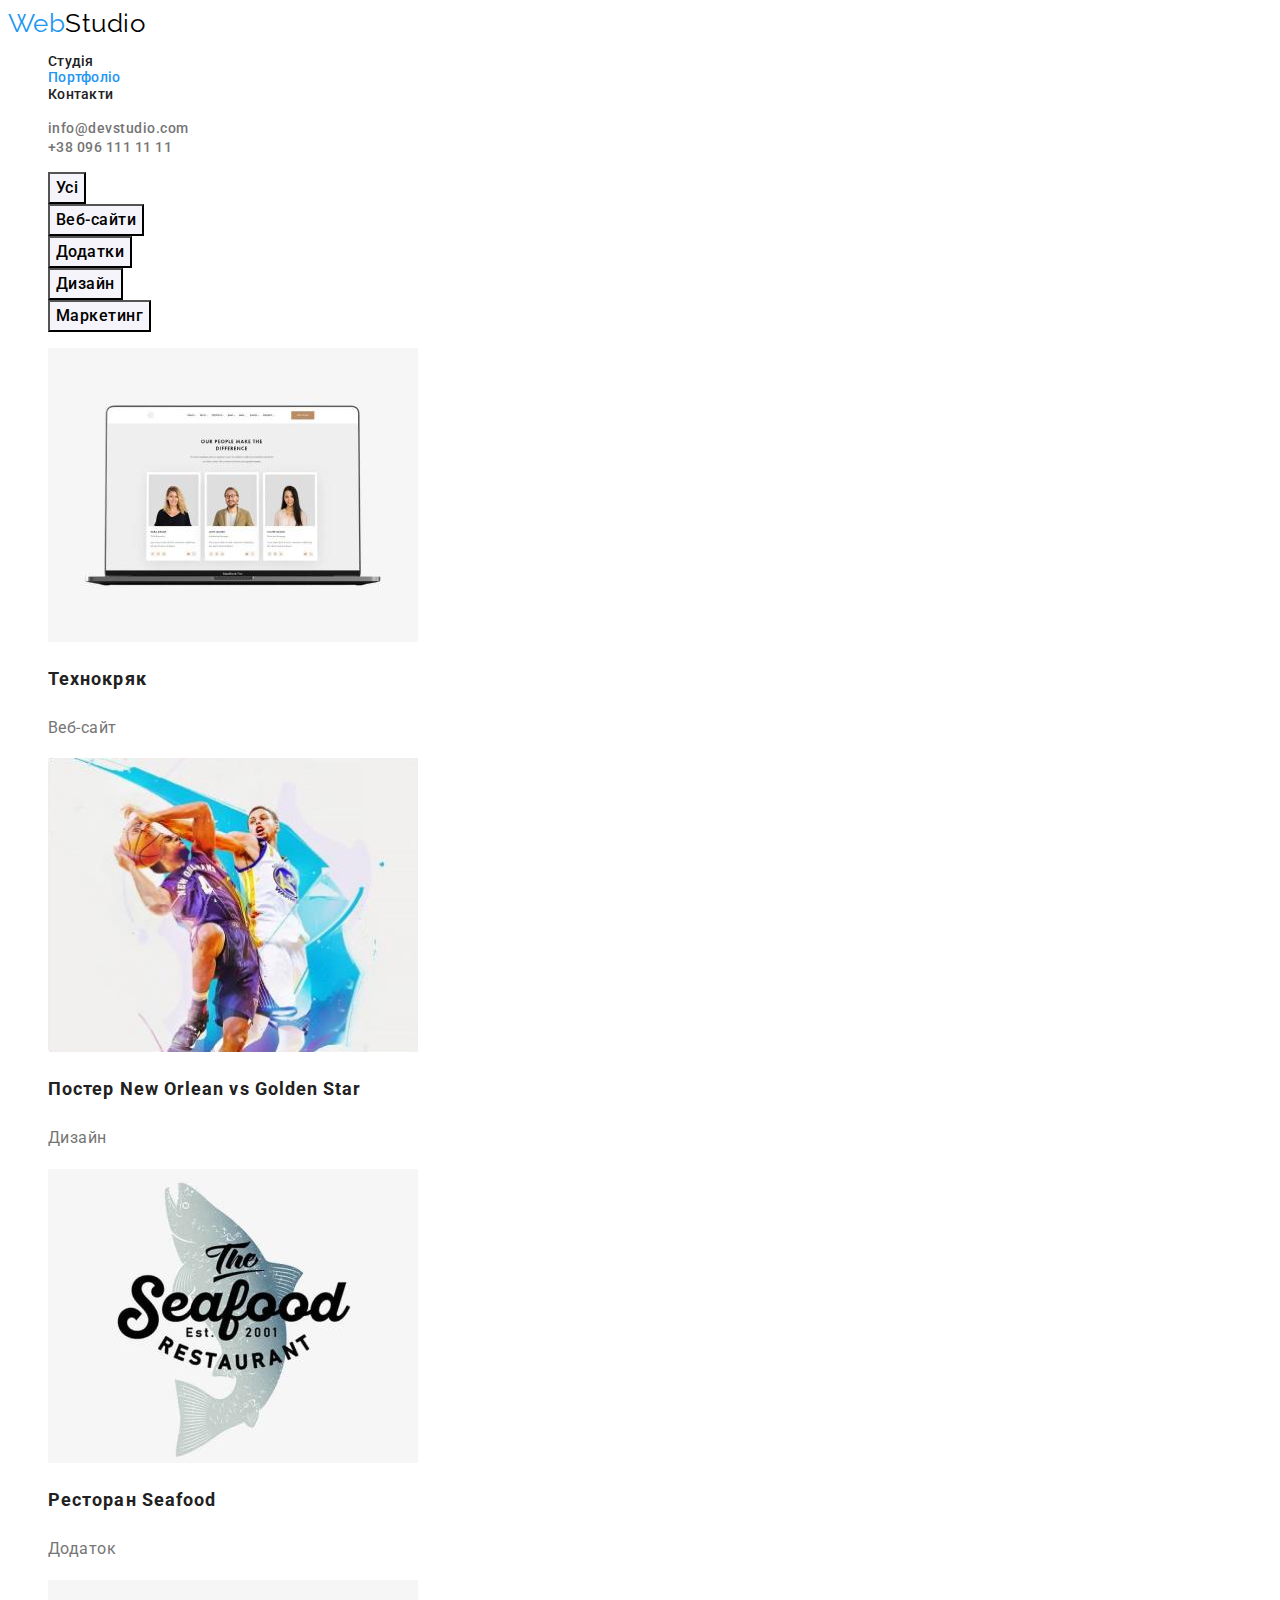
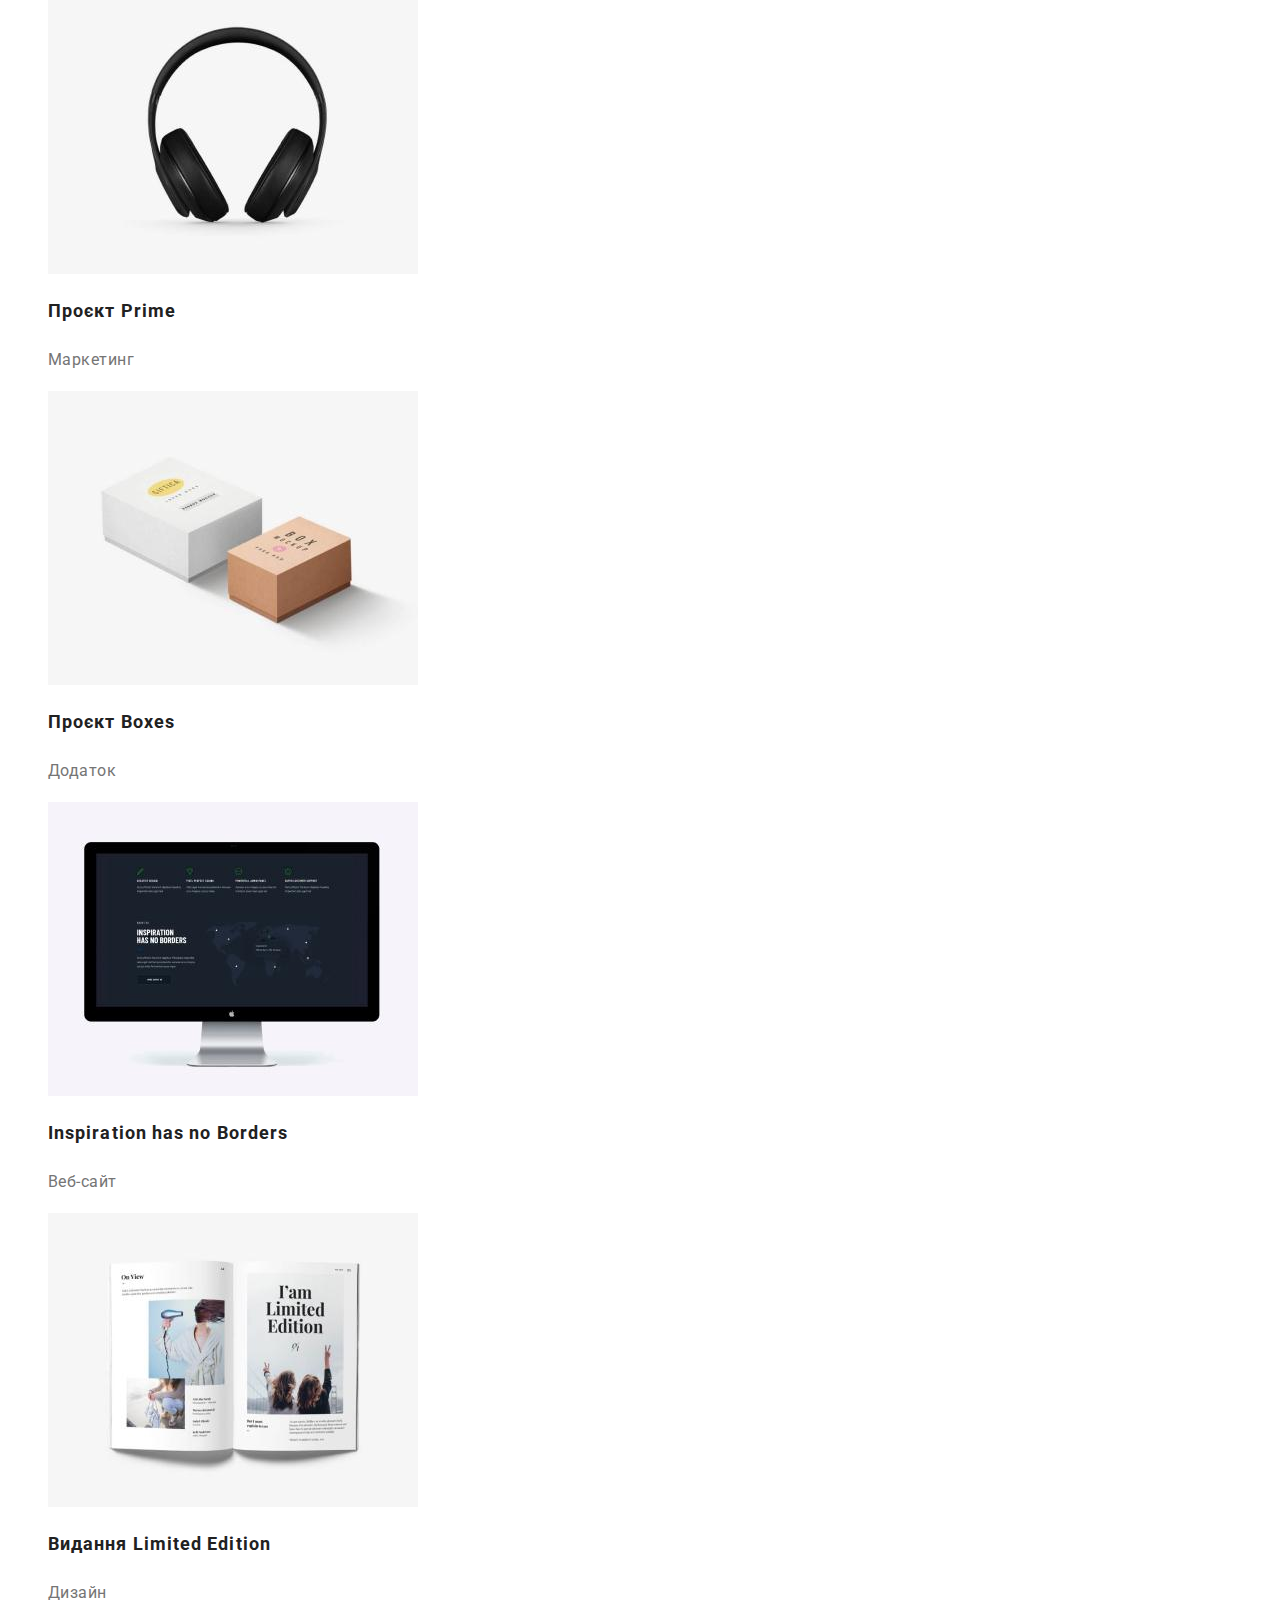
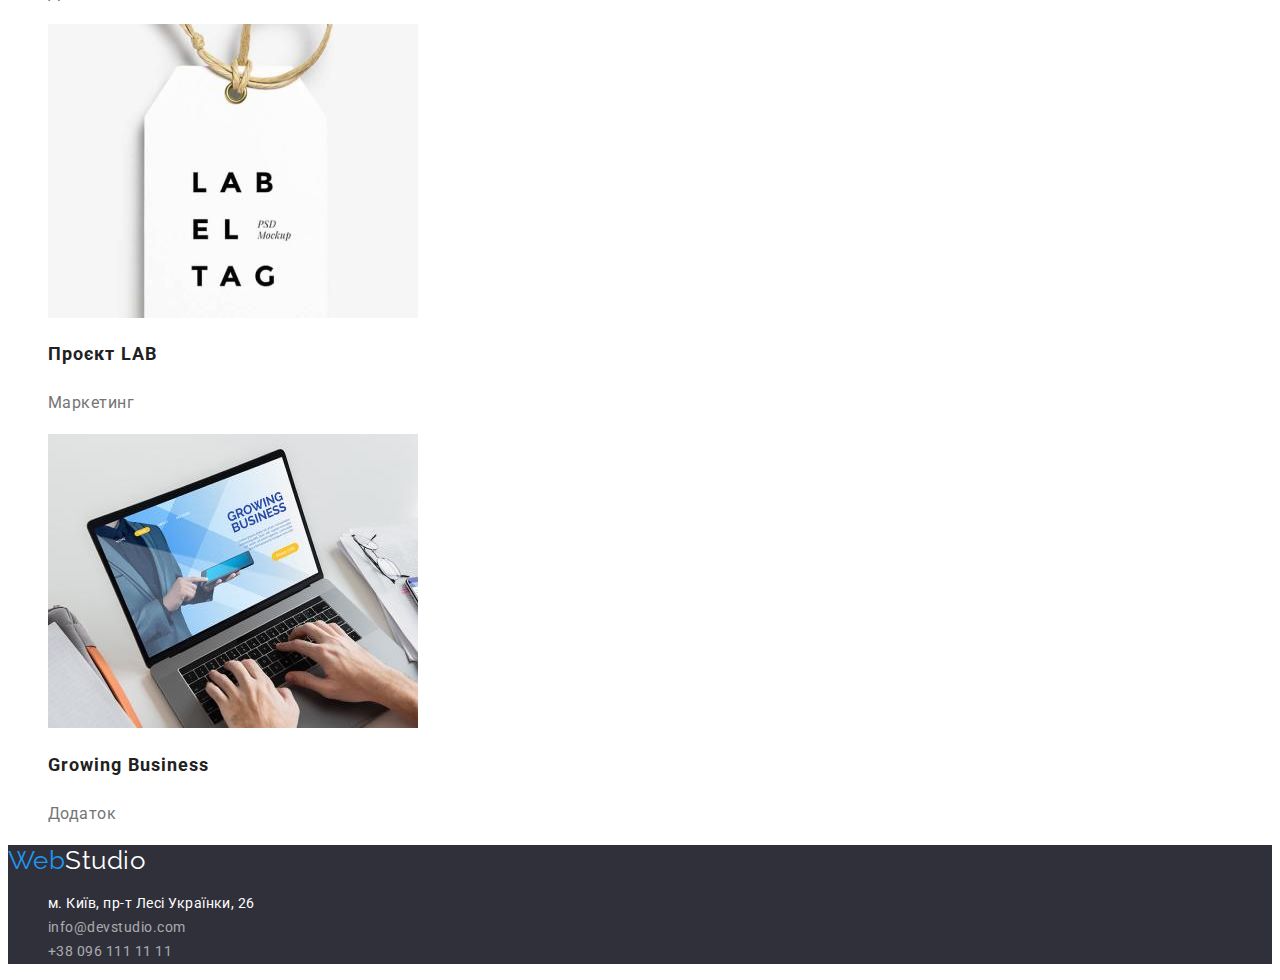
==== portfolio.html @ 900a9e6b "Transfer items" ====
<!DOCTYPE html>
<html lang="uk">

<head>
    <meta charset="UTF-8">
    <meta http-equiv="X-UA-Compatible" content="IE=edge">
    <meta name="viewport" content="width=device-width, initial-scale=1.0">
    <title>Portfolio</title>
    <link
        href="https://fonts.googleapis.com/css2?family=Raleway:wght@700&family=Roboto:wght@400;500;700;900&display=swap"
        rel="stylesheet">
    <link rel="stylesheet" href="./css/styles.css">
</head>

<body>
    <header>
        <a href="./index.html" class="logo link">Web<span class="logo-top">Studio</span></a>
        <nav>
            <ul class="site-nav list">
                <li><a href="./index.html" class="nav link">Студія</a></li>
                <li><a href="./portfolio.html" class="nav link current">Портфоліо</a></li>
                <li><a href="#" class="nav link">Контакти</a></li>
            </ul>
        </nav>
        <ul class="list">
            <li> <a href="mailto:info@devstudio.com" class="nav contact link">info@devstudio.com</a></li>
            <li> <a href="tel:+380961111111" class="nav contact link">+38 096 111 11 11</a></li>
        </ul>
    </header>
    <main>
        <section>
            <h1 hidden>Фільтр робіт</h1>
            <ul class="list">
                <li><button type="button" class="secondary-button">Усі</button></li>
                <li><button type="button" class="secondary-button">Веб-сайти</button></li>
                <li><button type="button" class="secondary-button">Додатки</button></li>
                <li><button type="button" class="secondary-button">Дизайн</button></li>
                <li><button type="button" class="secondary-button">Маркетинг</button></li>
            </ul>

            <ul class="list">
                    <li>
                        <a href="#" class="link">
                        <img src="./images/notebook-monitor.jpg" alt="Єкран ноутбука" width="370" height="294">
                        <h2 class="example-title">Технокряк</h2>
                        <p class="example-text">Веб-сайт</p>
                        </a>
                    </li>
                <li>
                    <a href="#" class="link">
                    <img src="./images/baseball.jpg" alt="Два баскетболісти" width="370" height="294">
                    <h2 class="example-title">Постер New Orlean vs Golden Star</h2>
                    <p class="example-text">Дизайн</p>
                </a>
                </li>
                <li>
                    <a href="#" class="link">
                    <img src="./images/fish-logo.jpg" alt="Лого на фоні риби" width="370" height="294">
                    <h2 class="example-title">Ресторан Seafood</h2>
                    <p class="example-text">Додаток</p>
                </a>
                </li>
                <li>
                    <a href="#" class="link">
                    <img src="./images/headphones.jpg" alt="Великі чорні бездротові навушники" width="370" height="294">
                    <h2 class="example-title">Проєкт Prime</h2>
                    <p class="example-text">Маркетинг</p>
                </a>
                </li>
                <li>
                    <a href="#" class="link">
                    <img src="./images/boxes.jpg" alt="Два боксі білого та помаранчевого кольору" width="370"
                        height="294">
                    <h2 class="example-title">Проєкт Boxes</h2>
                    <p class="example-text">Додаток</p>
                    </a>
                </li>
                <li>
                    <a href="#" class="link">
                    <img src="./images/computer-monitor.jpg" alt="Монітор комп'ютера з відкритим веб-сайтом" width="370"
                        height="294">
                    <h2 class="example-title">Inspiration has no Borders</h2>
                    <p class="example-text">Веб-сайт</p>
                </a>
                </li>
                <li>
                    <a href="#" class="link">
                    <img src="./images/magazine-spread.jpg" alt="Розворот журнала" width="370" height="294">
                    <h2 class="example-title">Видання Limited Edition</h2>
                    <p class="example-text">Дизайн</p>
                </a>
                </li>
                <li>
                    <a href="#" class="link">
                    <img src="./images/lab-tag.jpg" alt="Ярлик з назвою проекта" width="370" height="294">
                    <h2 class="example-title">Проєкт LAB</h2>
                    <p class="example-text">Маркетинг</p>
                </a>
                </li>
                <li>
                    <a href="#" class="link">
                    <img src="./images/notebook-hands.jpg" alt="Людина працює на ноутбуці" width="370" height="294">
                    <h2 class="example-title">Growing Business</h2>
                    <p class="example-text">Додаток</p>
                    </a>
                </li>
            </ul>
        </section>
    </main>
    <footer>
        <a href="./index.html" class="logo link">Web<span class="logo-bottom">Studio</span></a>
        <address>
          <ul class="list">
            <li><a href="https://goo.gl/maps/nYdjSxgxHVRN7o8v5" rel="noopener noreferrer nofollow" target="_blank" class="street link">м. Київ, пр-т Лесі Українки, 26</a></li>
            <li><a href="mailto:info@devstudio.com" class="address link">info@devstudio.com</a></li>
            <li><a href="tel:+380961111111" class="address link">+38 096 111 11 11</a></li>
          </ul>
        </address>
    </footer>
</body>

</html>
---- css/styles.css ----
:root {
    --accent: #2196F3;
    --main-font-color: #212121;
    --additional-font-color: #757575;
    --white-color: #FFFFFF;
    --black-color: #000000;
    --address-color: rgba(255, 255, 255, 0.6);
    --hero-background: #2F303A;
    --third-section-and-portfoliobtn-background: #F5F4FA;
    --footer-background: #2F303A;
}

body {
    color: var(--main-font-color);
    font-family: 'Roboto', sans-serif;
    font-weight: 400;
    letter-spacing: 0.03em;

}

nav {
    font-weight: 500;
    font-size: 14px;
    line-height: 1.17;
    letter-spacing: 0.02em;
}

.link.current {
    color: var(--accent);
}

.link {
    color: var(--main-font-color);
    text-decoration: none;
}

.logo {
    color: var(--accent);
    font-family: 'Raleway', sans-serif;
    font-size: 26px;
    line-height: 1.19;
}

.logo-top {
    color: var(--black-color);
}

.list {
    list-style: none;
}

.nav:hover,
.nav:focus {
    color: var(--accent);
}

.contact {
    color: var(--additional-font-color);
    font-weight: 500;
    font-size: 14px;
    line-height: 1.17;
}

.hero {
    background-color: var(--hero-background);
    color: var(--white-color);
}

.hero-title {
    font-weight: 900;
    font-size: 44px;
    line-height: 1.36;
    text-align: center;
    text-transform: uppercase;
    letter-spacing: 0.06em;
}

.main-button {
    color: inherit;
    background-color: var(--accent);
    font-family: 'Roboto', sans-serif;
    font-weight: 700;
    font-size: 16px;
    line-height: 1.88;
    letter-spacing: 0.06em;
    cursor: pointer;
}

.feature-title {
    font-size: 14px;
    line-height: 1.14;
    text-transform: uppercase;
}

.feature-text {
    color: var(--additional-font-color);
    font-size: 14px;
    line-height: 1.71;
}

.title {
    font-size: 36px;
    line-height: 1.16;
    text-align: center;
}

.team {
    background-color: var(--third-section-and-portfoliobtn-background);
}

.team-title {
    font-weight: 500;
    font-size: 16px;
    line-height: 1.18;
}

.team-text {
    color: var(--additional-font-color);
    font-size: 16px;
    line-height: 1.18;
}

footer {
    background-color: var(--footer-background);
}

.logo-bottom {
    color: var(--white-color);
}

.street {
    color: var(--white-color);
    font-size: 14px;
    line-height: 1.71;
    font-style: normal;
}

.address {
    color: var(--address-color);
    font-style: normal;
    font-size: 14px;
    line-height: 1.71;
}

.address:hover,
.address:focus {
    color: var(--white-color);
} 

.secondary-button {
    background-color: var(--third-section-and-portfoliobtn-background);
    font-family: 'Roboto', sans-serif;
    font-weight: 500;
    font-size: 16px;
    line-height: 1.62;
    letter-spacing: 0.03em;
    cursor: pointer;
}

.secondary-button:hover,
.secondary-button:focus {
    background-color: var(--accent);
    color: var(--white-color);
}

.example-title {
    font-size: 18px;
    line-height: 2;
    letter-spacing: 0.06em;
}

.example-text {
    color: var(--additional-font-color);
    font-size: 16px;
    line-height: 1.87;
}
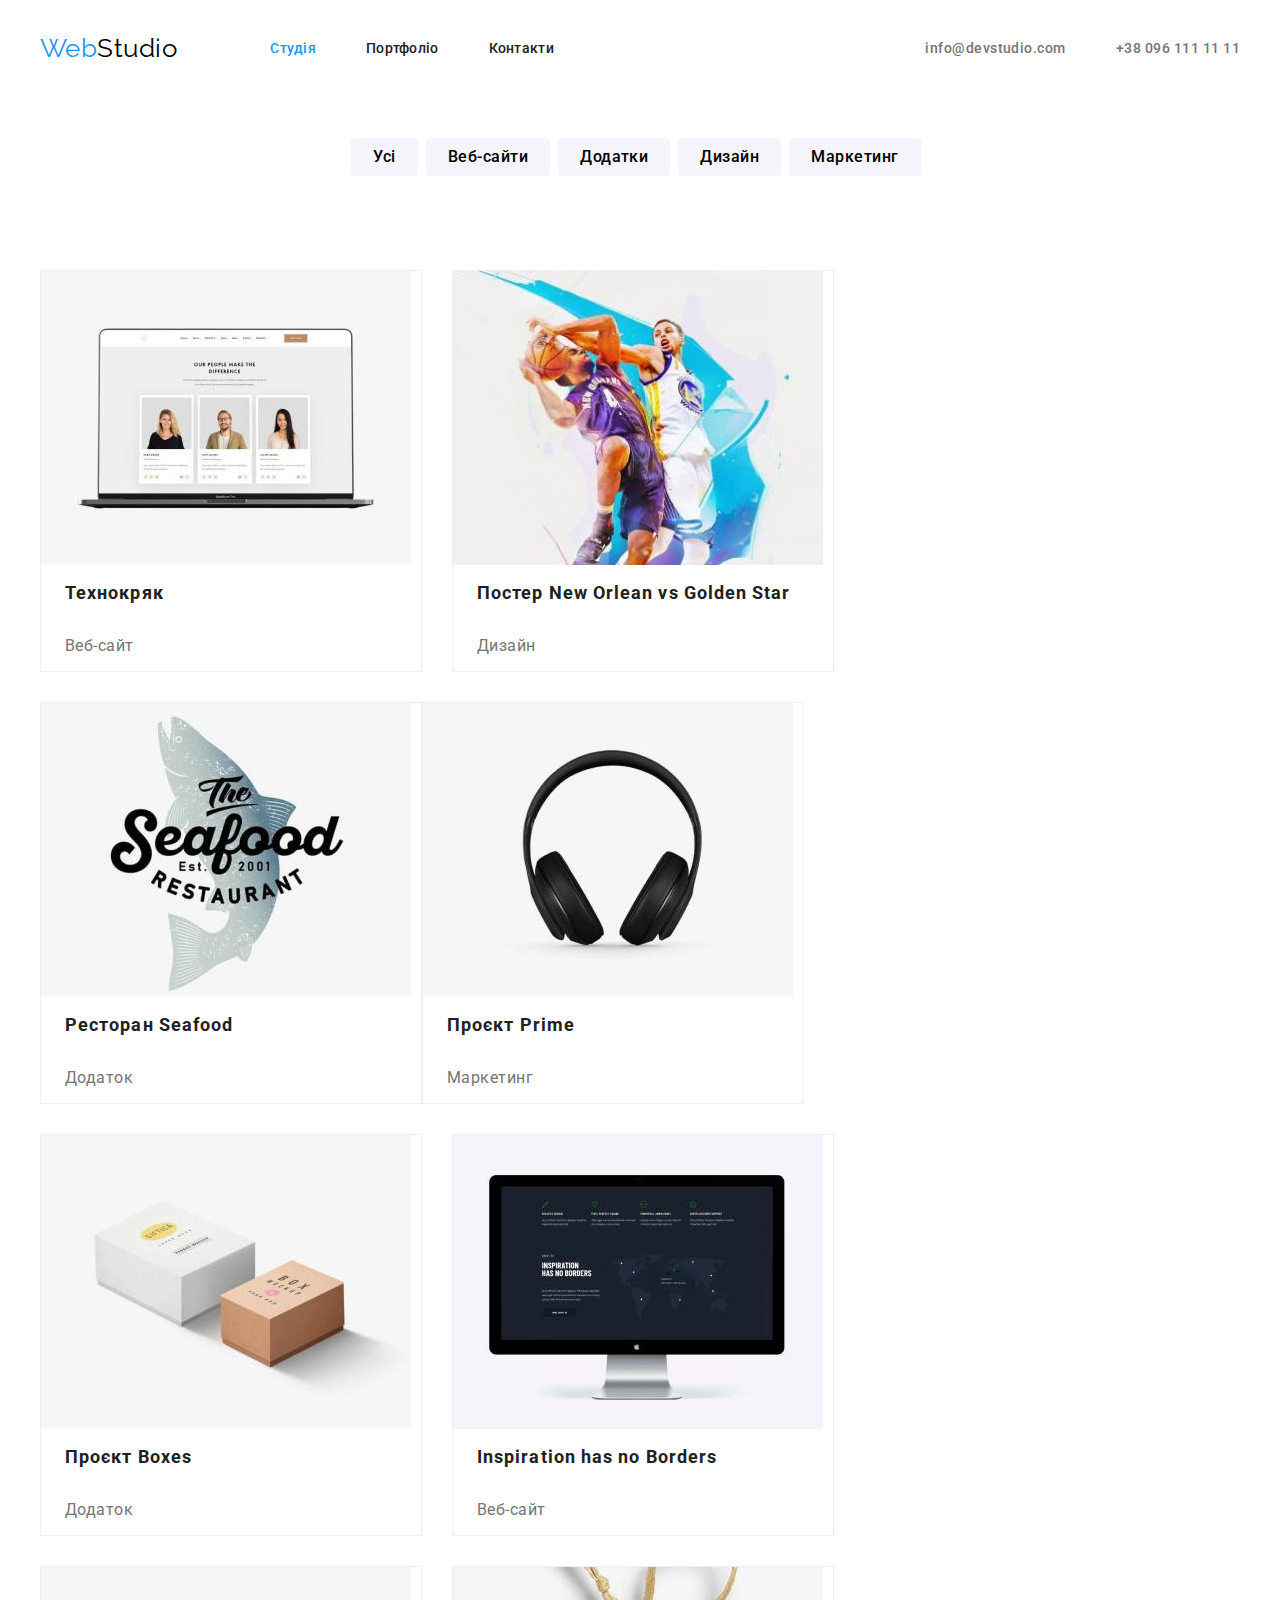
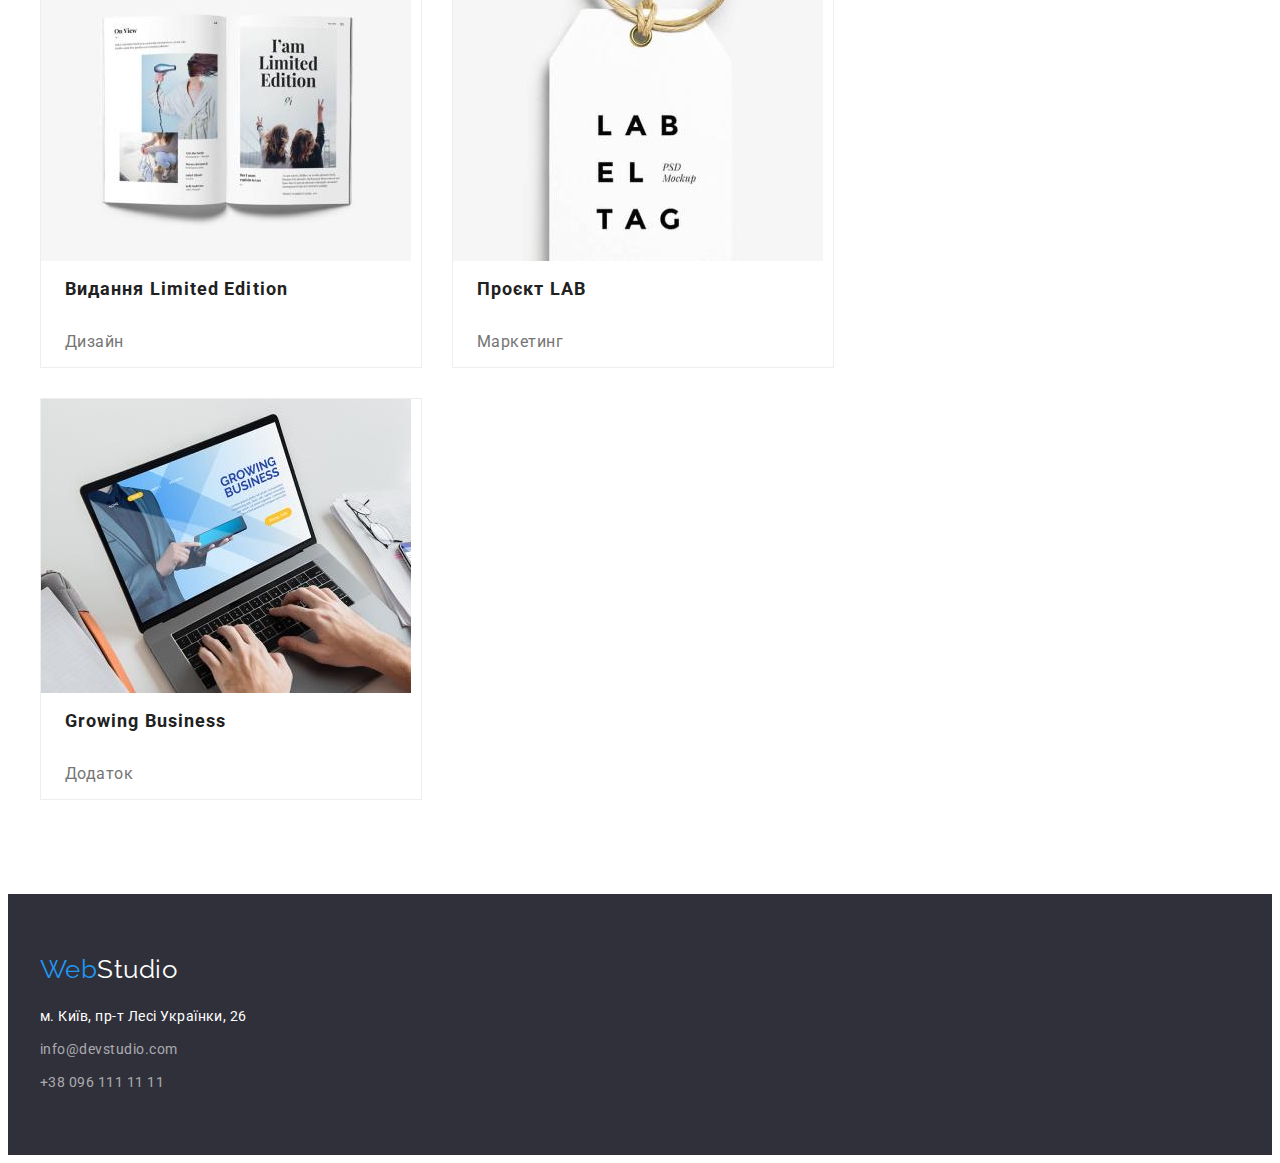
==== commit e6e43b09: "Add css" ====
--- a/portfolio.html
+++ b/portfolio.html
@@ -6,116 +6,126 @@
     <meta http-equiv="X-UA-Compatible" content="IE=edge">
     <meta name="viewport" content="width=device-width, initial-scale=1.0">
     <title>Portfolio</title>
-    <link
-        href="https://fonts.googleapis.com/css2?family=Raleway:wght@700&family=Roboto:wght@400;500;700;900&display=swap"
+    <link href="https://fonts.googleapis.com/css2?family=Raleway:wght@700&family=Roboto:wght@400;500;700;900&display=swap"
         rel="stylesheet">
+    <link rel="stylesheet" href="https://cdnjs.cloudflare.com/ajax/libs/modern-normalize/1.1.0/modern-normalize.min.css"
+        integrity="sha512-wpPYUAdjBVSE4KJnH1VR1HeZfpl1ub8YT/NKx4PuQ5NmX2tKuGu6U/JRp5y+Y8XG2tV+wKQpNHVUX03MfMFn9Q=="
+        crossorigin="anonymous" referrerpolicy="no-referrer" />
     <link rel="stylesheet" href="./css/styles.css">
 </head>
 
 <body>
     <header>
-        <a href="./index.html" class="logo link">Web<span class="logo-top">Studio</span></a>
-        <nav>
-            <ul class="site-nav list">
-                <li><a href="./index.html" class="nav link">Студія</a></li>
-                <li><a href="./portfolio.html" class="nav link current">Портфоліо</a></li>
-                <li><a href="#" class="nav link">Контакти</a></li>
+        <div class="container top">
+            <a href="./index.html" class="logo link">Web<span class="logo-top">Studio</span></a>
+            <nav>
+                <ul class="list nav-item">
+                    <li class="item"><a href="./index.html" class="nav link current">Студія</a></li>
+                    <li class="item"><a href="./portfolio.html" class="nav link">Портфоліо</a></li>
+                    <li class="item"><a href="#" class="nav link">Контакти</a></li>
+                </ul>
+            </nav>
+            <ul class="list contact-item">
+                <li class="item"> <a href="mailto:info@devstudio.com" class="nav contact link">info@devstudio.com</a></li>
+                <li class="item"> <a href="tel:+380961111111" class="nav contact link">+38 096 111 11 11</a></li>
             </ul>
-        </nav>
-        <ul class="list">
-            <li> <a href="mailto:info@devstudio.com" class="nav contact link">info@devstudio.com</a></li>
-            <li> <a href="tel:+380961111111" class="nav contact link">+38 096 111 11 11</a></li>
-        </ul>
+        </div>
     </header>
     <main>
-        <section>
-            <h1 hidden>Фільтр робіт</h1>
-            <ul class="list">
-                <li><button type="button" class="secondary-button">Усі</button></li>
-                <li><button type="button" class="secondary-button">Веб-сайти</button></li>
-                <li><button type="button" class="secondary-button">Додатки</button></li>
-                <li><button type="button" class="secondary-button">Дизайн</button></li>
-                <li><button type="button" class="secondary-button">Маркетинг</button></li>
-            </ul>
-
-            <ul class="list">
-                    <li>
+        <div class="container">
+            <section>
+                <h1 hidden>Фільтр робіт</h1>
+                <ul class="list filtr-list">
+                    <li><button type="button" class="secondary-button">Усі</button></li>
+                    <li><button type="button" class="secondary-button">Веб-сайти</button></li>
+                    <li><button type="button" class="secondary-button">Додатки</button></li>
+                    <li><button type="button" class="secondary-button">Дизайн</button></li>
+                    <li><button type="button" class="secondary-button">Маркетинг</button></li>
+                </ul>
+            
+                <ul class="list examples-list">
+                    <li class="example">
                         <a href="#" class="link">
-                        <img src="./images/notebook-monitor.jpg" alt="Єкран ноутбука" width="370" height="294">
-                        <h2 class="example-title">Технокряк</h2>
-                        <p class="example-text">Веб-сайт</p>
+                            <img src="./images/notebook-monitor.jpg" alt="Єкран ноутбука" width="370" height="294">
+                            <h2 class="example-title">Технокряк</h2>
+                            <p class="example-text">Веб-сайт</p>
                         </a>
                     </li>
-                <li>
-                    <a href="#" class="link">
-                    <img src="./images/baseball.jpg" alt="Два баскетболісти" width="370" height="294">
-                    <h2 class="example-title">Постер New Orlean vs Golden Star</h2>
-                    <p class="example-text">Дизайн</p>
-                </a>
-                </li>
-                <li>
-                    <a href="#" class="link">
-                    <img src="./images/fish-logo.jpg" alt="Лого на фоні риби" width="370" height="294">
-                    <h2 class="example-title">Ресторан Seafood</h2>
-                    <p class="example-text">Додаток</p>
-                </a>
-                </li>
-                <li>
-                    <a href="#" class="link">
-                    <img src="./images/headphones.jpg" alt="Великі чорні бездротові навушники" width="370" height="294">
-                    <h2 class="example-title">Проєкт Prime</h2>
-                    <p class="example-text">Маркетинг</p>
-                </a>
-                </li>
-                <li>
-                    <a href="#" class="link">
-                    <img src="./images/boxes.jpg" alt="Два боксі білого та помаранчевого кольору" width="370"
-                        height="294">
-                    <h2 class="example-title">Проєкт Boxes</h2>
-                    <p class="example-text">Додаток</p>
-                    </a>
-                </li>
-                <li>
-                    <a href="#" class="link">
-                    <img src="./images/computer-monitor.jpg" alt="Монітор комп'ютера з відкритим веб-сайтом" width="370"
-                        height="294">
-                    <h2 class="example-title">Inspiration has no Borders</h2>
-                    <p class="example-text">Веб-сайт</p>
-                </a>
-                </li>
-                <li>
-                    <a href="#" class="link">
-                    <img src="./images/magazine-spread.jpg" alt="Розворот журнала" width="370" height="294">
-                    <h2 class="example-title">Видання Limited Edition</h2>
-                    <p class="example-text">Дизайн</p>
-                </a>
-                </li>
-                <li>
-                    <a href="#" class="link">
-                    <img src="./images/lab-tag.jpg" alt="Ярлик з назвою проекта" width="370" height="294">
-                    <h2 class="example-title">Проєкт LAB</h2>
-                    <p class="example-text">Маркетинг</p>
-                </a>
-                </li>
-                <li>
-                    <a href="#" class="link">
-                    <img src="./images/notebook-hands.jpg" alt="Людина працює на ноутбуці" width="370" height="294">
-                    <h2 class="example-title">Growing Business</h2>
-                    <p class="example-text">Додаток</p>
-                    </a>
-                </li>
-            </ul>
-        </section>
+                    <li class="example">
+                        <a href="#" class="link">
+                            <img src="./images/baseball.jpg" alt="Два баскетболісти" width="370" height="294">
+                            <h2 class="example-title">Постер New Orlean vs Golden Star</h2>
+                            <p class="example-text">Дизайн</p>
+                        </a>
+                    </li>
+                    <li class="example">
+                        <a href="#" class="link">
+                            <img src="./images/fish-logo.jpg" alt="Лого на фоні риби" width="370" height="294">
+                            <h2 class="example-title">Ресторан Seafood</h2>
+                            <p class="example-text">Додаток</p>
+                        </a>
+                    </li>
+                    <li class="example">
+                        <a href="#" class="link">
+                            <img src="./images/headphones.jpg" alt="Великі чорні бездротові навушники" width="370" height="294">
+                            <h2 class="example-title">Проєкт Prime</h2>
+                            <p class="example-text">Маркетинг</p>
+                        </a>
+                    </li>
+                    <li class="example">
+                        <a href="#" class="link">
+                            <img src="./images/boxes.jpg" alt="Два боксі білого та помаранчевого кольору" width="370" height="294">
+                            <h2 class="example-title">Проєкт Boxes</h2>
+                            <p class="example-text">Додаток</p>
+                        </a>
+                    </li>
+                    <li class="example">
+                        <a href="#" class="link">
+                            <img src="./images/computer-monitor.jpg" alt="Монітор комп'ютера з відкритим веб-сайтом" width="370"
+                                height="294">
+                            <h2 class="example-title">Inspiration has no Borders</h2>
+                            <p class="example-text">Веб-сайт</p>
+                        </a>
+                    </li>
+                    <li class="example">
+                        <a href="#" class="link">
+                            <img src="./images/magazine-spread.jpg" alt="Розворот журнала" width="370" height="294">
+                            <h2 class="example-title">Видання Limited Edition</h2>
+                            <p class="example-text">Дизайн</p>
+                        </a>
+                    </li>
+                    <li class="example">
+                        <a href="#" class="link">
+                            <img src="./images/lab-tag.jpg" alt="Ярлик з назвою проекта" width="370" height="294">
+                            <h2 class="example-title">Проєкт LAB</h2>
+                            <p class="example-text">Маркетинг</p>
+                        </a>
+                    </li>
+                    <li class="example">
+                        <a href="#" class="link">
+                            <img src="./images/notebook-hands.jpg" alt="Людина працює на ноутбуці" width="370" height="294">
+                            <h2 class="example-title">Growing Business</h2>
+                            <p class="example-text">Додаток</p>
+                        </a>
+                    </li>
+                </ul>
+            </section>
+        </div>
     </main>
     <footer>
-        <a href="./index.html" class="logo link">Web<span class="logo-bottom">Studio</span></a>
-        <address>
-          <ul class="list">
-            <li><a href="https://goo.gl/maps/nYdjSxgxHVRN7o8v5" rel="noopener noreferrer nofollow" target="_blank" class="street link">м. Київ, пр-т Лесі Українки, 26</a></li>
-            <li><a href="mailto:info@devstudio.com" class="address link">info@devstudio.com</a></li>
-            <li><a href="tel:+380961111111" class="address link">+38 096 111 11 11</a></li>
-          </ul>
-        </address>
+        <div class="container">
+            <a href="./index.html" class="logo link">Web<span class="logo-bottom">Studio</span></a>
+            <address>
+                <ul class="list">
+                    <li class="address-item"><a href="https://goo.gl/maps/nYdjSxgxHVRN7o8v5"
+                            rel="noopener noreferrer nofollow" target="_blank" class="street link">м. Київ, пр-т Лесі
+                            Українки, 26</a></li>
+                    <li class="address-item"><a href="mailto:info@devstudio.com" class="address link">info@devstudio.com</a>
+                    </li>
+                    <li class="address-item"><a href="tel:+380961111111" class="address link">+38 096 111 11 11</a></li>
+                </ul>
+            </address>
+        </div>
     </footer>
 </body>
 
--- a/css/styles.css
+++ b/css/styles.css
@@ -8,6 +8,8 @@
     --hero-background: #2F303A;
     --third-section-and-portfoliobtn-background: #F5F4FA;
     --footer-background: #2F303A;
+    --header-border: #ECECEC; 
+    --portfolio-border-list: #EEEEEE;
 }
 
 body {
@@ -25,6 +27,25 @@
     letter-spacing: 0.02em;
 }
 
+.top {
+   display: flex;
+   align-items: center;
+}
+
+.nav-item {
+    display: flex;
+}
+
+.item > .link {
+    display: block;
+    padding-top: 32px;
+    padding-bottom: 32px;
+}
+
+.item + .item {
+    margin-left: 50px;
+}
+
 .link.current {
     color: var(--accent);
 }
@@ -43,10 +64,13 @@
 
 .logo-top {
     color: var(--black-color);
+    margin-right: 93px;
 }
 
 .list {
     list-style: none;
+    margin: 0;
+    padding: 0;
 }
 
 .nav:hover,
@@ -54,6 +78,11 @@
     color: var(--accent);
 }
 
+.contact-item {
+    display: flex;
+    margin-left: auto;
+}
+
 .contact {
     color: var(--additional-font-color);
     font-weight: 500;
@@ -64,15 +93,17 @@
 .hero {
     background-color: var(--hero-background);
     color: var(--white-color);
+    text-align: center;
 }
 
 .hero-title {
     font-weight: 900;
     font-size: 44px;
     line-height: 1.36;
-    text-align: center;
     text-transform: uppercase;
     letter-spacing: 0.06em;
+    margin-top: 0;
+    margin-bottom: 30px;
 }
 
 .main-button {
@@ -84,30 +115,57 @@
     line-height: 1.88;
     letter-spacing: 0.06em;
     cursor: pointer;
+    padding: 10px 32px;
+    border-radius: 4px;
+    border: 0;
 }
 
 .feature-title {
     font-size: 14px;
     line-height: 1.14;
     text-transform: uppercase;
+    margin: 0 auto;
 }
 
 .feature-text {
     color: var(--additional-font-color);
     font-size: 14px;
     line-height: 1.71;
+    margin-top: 10px;
+    margin-bottom: 0;
+}
+
+.features-list {
+    display: flex;
+    justify-content: space-between;
+}
+
+.features {
+    padding: 94px 15px;
 }
 
 .title {
     font-size: 36px;
     line-height: 1.16;
     text-align: center;
+    margin: 0;
+    padding-bottom: 50px;
 }
 
 .team {
     background-color: var(--third-section-and-portfoliobtn-background);
 }
 
+.team > .title {
+    padding-top: 94px;
+}
+
+.team-list {
+    display: flex;
+    justify-content: space-between;
+    padding-bottom: 94px;
+}
+
 .team-title {
     font-weight: 500;
     font-size: 16px;
@@ -122,10 +180,16 @@
 
 footer {
     background-color: var(--footer-background);
+    padding: 60px 15px;
+}
+footer .logo {
+    display: block;
+    margin-bottom: 20px;
 }
 
 .logo-bottom {
     color: var(--white-color);
+    margin-bottom: 20px;
 }
 
 .street {
@@ -146,6 +210,15 @@
 .address:focus {
     color: var(--white-color);
 } 
+
+.address-item {
+    display: block;
+    margin-bottom: 9px;
+}
+
+.address-item:nth-last-child(1) {
+    margin-bottom: 0;
+}
 
 .secondary-button {
     background-color: var(--third-section-and-portfoliobtn-background);
@@ -155,22 +228,79 @@
     line-height: 1.62;
     letter-spacing: 0.03em;
     cursor: pointer;
+    padding: 6px 22px;
+    border-radius: 4px;
+    border: 0;
 }
 
 .secondary-button:hover,
 .secondary-button:focus {
     background-color: var(--accent);
     color: var(--white-color);
+}
+
+.filtr-list:first-child {
+    padding: 6px 25px;
 }
 
 .example-title {
     font-size: 18px;
     line-height: 2;
     letter-spacing: 0.06em;
+    margin: 0;
+    padding: 10px 24px;
 }
 
 .example-text {
     color: var(--additional-font-color);
     font-size: 16px;
     line-height: 1.87;
-}
+    margin: 0;
+    padding: 10px 24px;
+}
+
+.container {
+    width: 1200px;
+    margin-left: auto;
+    margin-right: auto;
+    padding-left: 15px;
+    padding-right: 15px;
+}
+
+.works-list {
+    display: flex;
+    justify-content: space-between;
+    padding-bottom: 94px;
+}
+
+.filtr-list {
+    padding-top: 50px;
+    padding-bottom: 94px;
+    display: flex;
+    justify-content: center;
+}
+
+.filtr-list > li {
+    padding-right: 8px;
+}
+
+.examples-list {
+    display: flex;
+    flex-wrap: wrap;
+    padding-bottom: 64px;
+}
+
+.example {
+    width: calc((100% - 60px) / 3);
+    margin-right: 30px;
+    margin-bottom: 30px;
+    border: 1px solid var(--portfolio-border-list);
+}
+
+.example:nth-child(3n) {
+    margin-right: 0;
+}
+
+img {
+    display: block;
+}
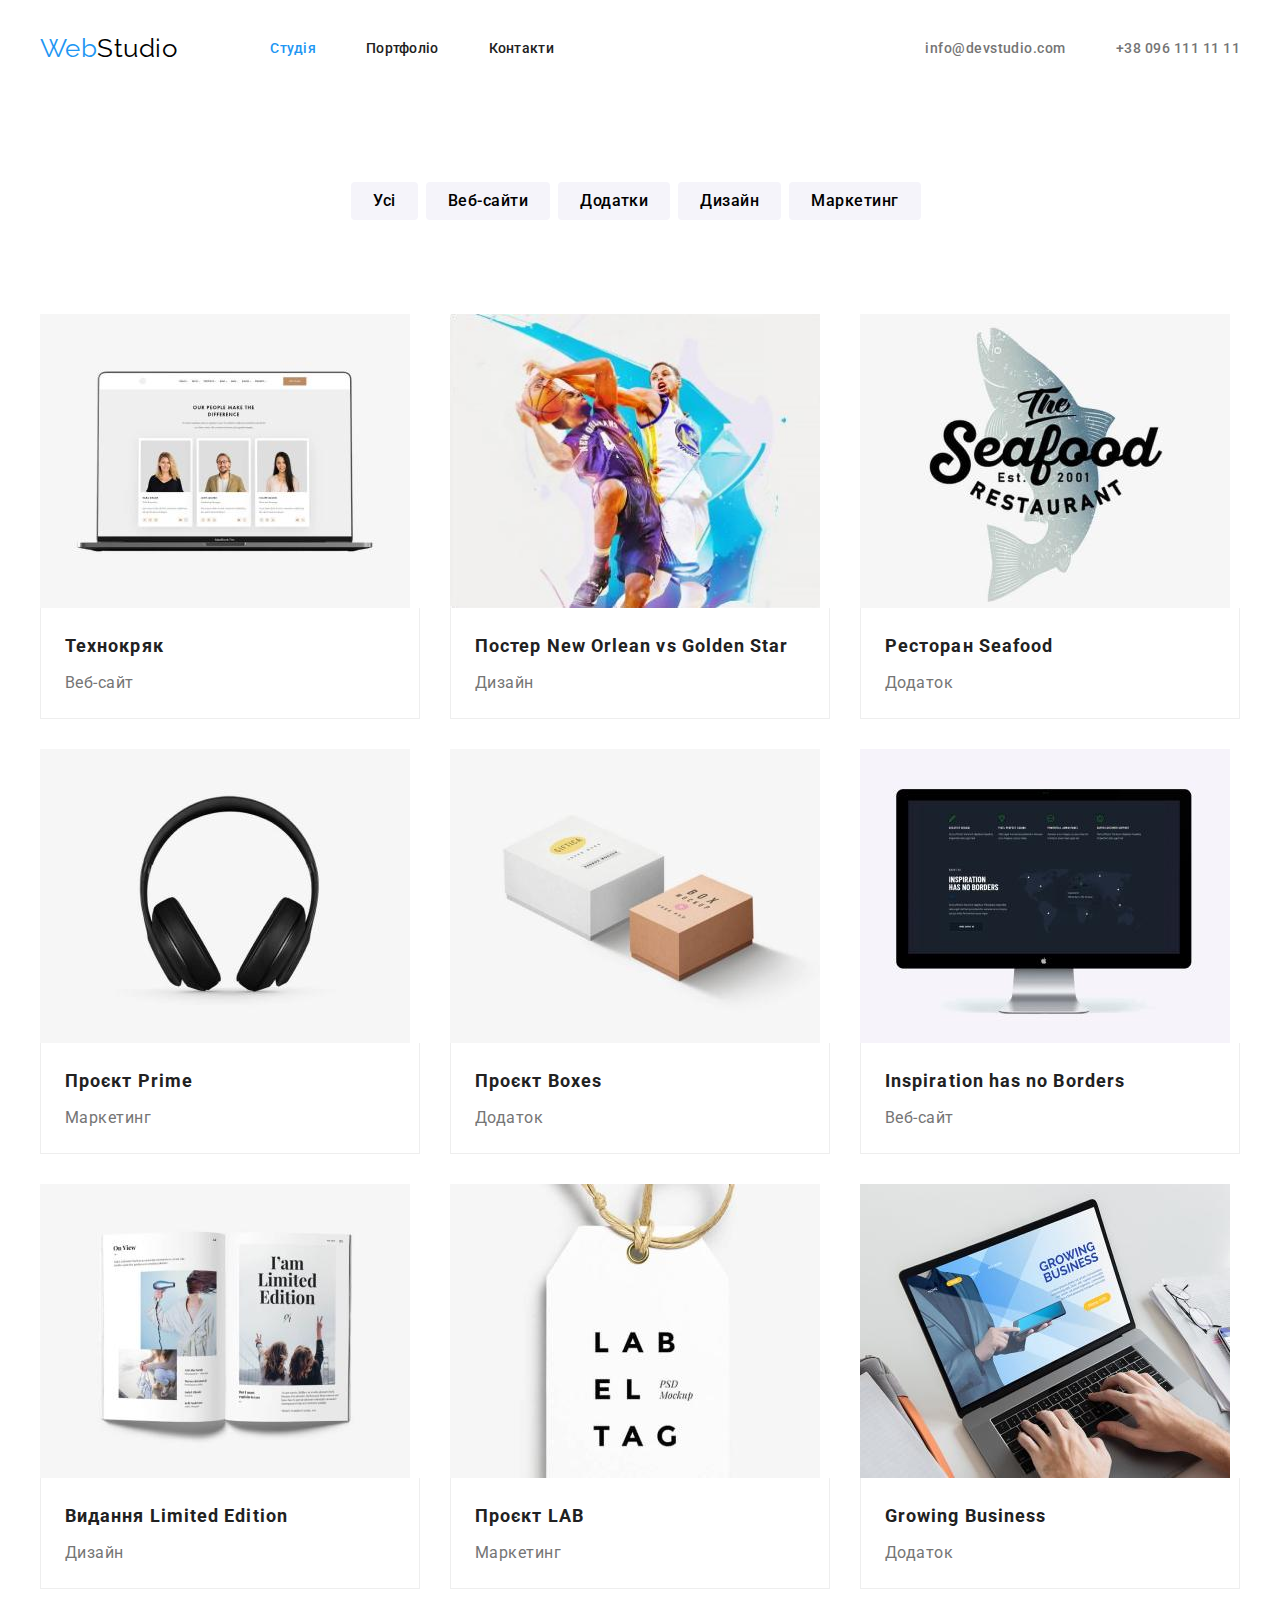
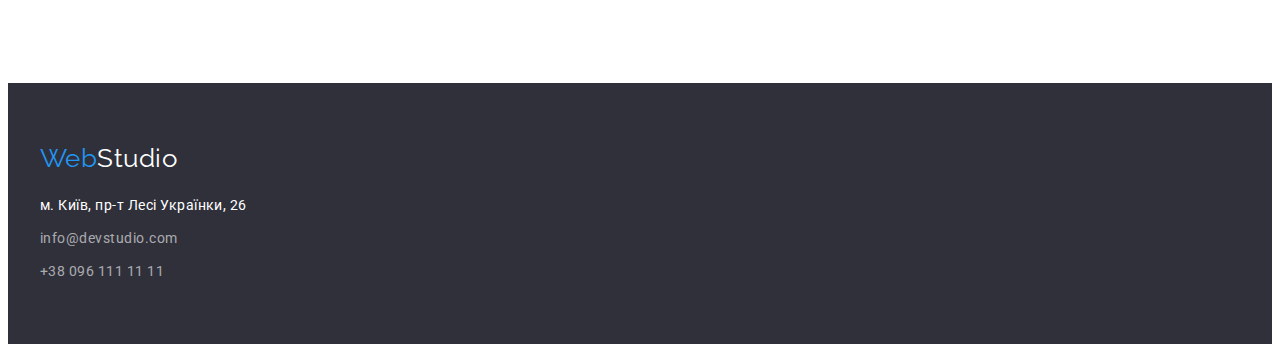
==== commit 80d76df7: "Fix mistakes in positioning" ====
--- a/portfolio.html
+++ b/portfolio.html
@@ -32,8 +32,8 @@
         </div>
     </header>
     <main>
-        <div class="container">
-            <section>
+        <section class="second-page">
+            <div class="container">
                 <h1 hidden>Фільтр робіт</h1>
                 <ul class="list filtr-list">
                     <li><button type="button" class="secondary-button">Усі</button></li>
@@ -47,70 +47,88 @@
                     <li class="example">
                         <a href="#" class="link">
                             <img src="./images/notebook-monitor.jpg" alt="Єкран ноутбука" width="370" height="294">
-                            <h2 class="example-title">Технокряк</h2>
-                            <p class="example-text">Веб-сайт</p>
+                                <div class="example-item">
+                                    <h2 class="example-title">Технокряк</h2>
+                                    <p class="example-text">Веб-сайт</p>
+                                </div>    
                         </a>
                     </li>
                     <li class="example">
                         <a href="#" class="link">
                             <img src="./images/baseball.jpg" alt="Два баскетболісти" width="370" height="294">
-                            <h2 class="example-title">Постер New Orlean vs Golden Star</h2>
-                            <p class="example-text">Дизайн</p>
+                                <div class="example-item">
+                                    <h2 class="example-title">Постер New Orlean vs Golden Star</h2>
+                                    <p class="example-text">Дизайн</p>
+                                </div>    
                         </a>
                     </li>
                     <li class="example">
                         <a href="#" class="link">
                             <img src="./images/fish-logo.jpg" alt="Лого на фоні риби" width="370" height="294">
-                            <h2 class="example-title">Ресторан Seafood</h2>
-                            <p class="example-text">Додаток</p>
+                                <div class="example-item">
+                                    <h2 class="example-title">Ресторан Seafood</h2>
+                                    <p class="example-text">Додаток</p>
+                                </div>    
                         </a>
                     </li>
                     <li class="example">
                         <a href="#" class="link">
                             <img src="./images/headphones.jpg" alt="Великі чорні бездротові навушники" width="370" height="294">
-                            <h2 class="example-title">Проєкт Prime</h2>
-                            <p class="example-text">Маркетинг</p>
+                                <div class="example-item">
+                                    <h2 class="example-title">Проєкт Prime</h2>
+                                    <p class="example-text">Маркетинг</p>
+                                </div>
                         </a>
                     </li>
                     <li class="example">
                         <a href="#" class="link">
                             <img src="./images/boxes.jpg" alt="Два боксі білого та помаранчевого кольору" width="370" height="294">
-                            <h2 class="example-title">Проєкт Boxes</h2>
-                            <p class="example-text">Додаток</p>
+                                <div class="example-item">
+                                    <h2 class="example-title">Проєкт Boxes</h2>
+                                    <p class="example-text">Додаток</p>
+                                </div>    
                         </a>
                     </li>
                     <li class="example">
                         <a href="#" class="link">
                             <img src="./images/computer-monitor.jpg" alt="Монітор комп'ютера з відкритим веб-сайтом" width="370"
                                 height="294">
-                            <h2 class="example-title">Inspiration has no Borders</h2>
-                            <p class="example-text">Веб-сайт</p>
-                        </a>
+                                <div class="example-item">
+                                    <h2 class="example-title">Inspiration has no Borders</h2>
+                                    <p class="example-text">Веб-сайт</p>
+                                </div>
+                            </a>
                     </li>
                     <li class="example">
                         <a href="#" class="link">
                             <img src="./images/magazine-spread.jpg" alt="Розворот журнала" width="370" height="294">
-                            <h2 class="example-title">Видання Limited Edition</h2>
-                            <p class="example-text">Дизайн</p>
+                                <div class="example-item">
+                                    <h2 class="example-title">Видання Limited Edition</h2>
+                                    <p class="example-text">Дизайн</p>
+                                </div>    
                         </a>
                     </li>
                     <li class="example">
                         <a href="#" class="link">
                             <img src="./images/lab-tag.jpg" alt="Ярлик з назвою проекта" width="370" height="294">
-                            <h2 class="example-title">Проєкт LAB</h2>
-                            <p class="example-text">Маркетинг</p>
+                                <div class="example-item">
+                                    <h2 class="example-title">Проєкт LAB</h2>
+                                    <p class="example-text">Маркетинг</p>
+                                </div>
                         </a>
                     </li>
                     <li class="example">
                         <a href="#" class="link">
                             <img src="./images/notebook-hands.jpg" alt="Людина працює на ноутбуці" width="370" height="294">
-                            <h2 class="example-title">Growing Business</h2>
-                            <p class="example-text">Додаток</p>
+                                <div class="example-item">
+                                    <h2 class="example-title">Growing Business</h2>
+                                    <p class="example-text">Додаток</p>
+                                </div>    
                         </a>
                     </li>
                 </ul>
-            </section>
-        </div>
+            </div>
+        </section>      
     </main>
     <footer>
         <div class="container">
--- a/css/styles.css
+++ b/css/styles.css
@@ -60,11 +60,11 @@
     font-family: 'Raleway', sans-serif;
     font-size: 26px;
     line-height: 1.19;
+    margin-right: 93px;
 }
 
 .logo-top {
     color: var(--black-color);
-    margin-right: 93px;
 }
 
 .list {
@@ -94,6 +94,8 @@
     background-color: var(--hero-background);
     color: var(--white-color);
     text-align: center;
+    padding-top: 200px;
+    padding-bottom: 200px;
 }
 
 .hero-title {
@@ -102,8 +104,11 @@
     line-height: 1.36;
     text-transform: uppercase;
     letter-spacing: 0.06em;
-    margin-top: 0;
+    max-width: 696px;
+    margin-top: 0;
+    margin-right: auto;
     margin-bottom: 30px;
+    margin-left: auto;
 }
 
 .main-button {
@@ -120,6 +125,11 @@
     border: 0;
 }
 
+.benefits {
+    padding-top: 94px;
+    padding-bottom: 94px;
+}
+
 .feature-title {
     font-size: 14px;
     line-height: 1.14;
@@ -141,46 +151,62 @@
 }
 
 .features {
-    padding: 94px 15px;
+    width: 270px;
+}
+
+.works {
+    padding-bottom: 94px;
 }
 
 .title {
     font-size: 36px;
     line-height: 1.16;
     text-align: center;
-    margin: 0;
-    padding-bottom: 50px;
+    margin-top: 0;
+    margin-bottom: 50px;
+}
+
+.works-list {
+    display: flex;
+    justify-content: space-between;
 }
 
 .team {
     background-color: var(--third-section-and-portfoliobtn-background);
-}
-
-.team > .title {
     padding-top: 94px;
+    padding-bottom: 94px;
 }
 
 .team-list {
     display: flex;
     justify-content: space-between;
-    padding-bottom: 94px;
+}
+
+.team-item {
+    padding-top: 30px;
+    padding-bottom: 30px;
 }
 
 .team-title {
     font-weight: 500;
     font-size: 16px;
     line-height: 1.18;
+    margin-top: 0;
+    margin-bottom: 10px;
 }
 
 .team-text {
     color: var(--additional-font-color);
     font-size: 16px;
     line-height: 1.18;
+    margin-top: 0;
+    margin-bottom: 0;
 }
 
 footer {
     background-color: var(--footer-background);
-    padding: 60px 15px;
+    padding-top: 60px;
+    padding-bottom: 60px;
 }
 footer .logo {
     display: block;
@@ -218,6 +244,11 @@
 
 .address-item:nth-last-child(1) {
     margin-bottom: 0;
+}
+
+.second-page {
+    padding-top: 94px;
+    padding-bottom: 94px;
 }
 
 .secondary-button {
@@ -239,6 +270,16 @@
     color: var(--white-color);
 }
 
+.filtr-list {
+    margin-bottom: 94px;
+    display: flex;
+    justify-content: center;
+}
+
+.filtr-list>li {
+    padding-right: 8px;
+}
+
 .filtr-list:first-child {
     padding: 6px 25px;
 }
@@ -247,8 +288,8 @@
     font-size: 18px;
     line-height: 2;
     letter-spacing: 0.06em;
-    margin: 0;
-    padding: 10px 24px;
+    margin-top: 0;
+    margin-bottom: 4px;
 }
 
 .example-text {
@@ -256,7 +297,40 @@
     font-size: 16px;
     line-height: 1.87;
     margin: 0;
-    padding: 10px 24px;
+}
+
+
+.examples-list {
+    display: flex;
+    flex-wrap: wrap;
+}
+
+.example {
+    width: calc((100% - 60px) / 3);
+    margin-right: 30px;
+    margin-bottom: 30px;
+}
+
+.example:nth-child(3n) {
+    margin-right: 0;
+}
+
+.example:nth-last-child(-n + 3) {
+    margin-bottom: 0;
+}
+
+.example-item {
+    padding-top: 20px;
+    padding-right: 24px;
+    padding-bottom: 20px;
+    padding-left: 24px;
+    border-right: 1px solid var(--portfolio-border-list);
+    border-bottom: 1px solid var(--portfolio-border-list);
+    border-left: 1px solid var(--portfolio-border-list);
+}
+
+img {
+    display: block;
 }
 
 .container {
@@ -266,41 +340,3 @@
     padding-left: 15px;
     padding-right: 15px;
 }
-
-.works-list {
-    display: flex;
-    justify-content: space-between;
-    padding-bottom: 94px;
-}
-
-.filtr-list {
-    padding-top: 50px;
-    padding-bottom: 94px;
-    display: flex;
-    justify-content: center;
-}
-
-.filtr-list > li {
-    padding-right: 8px;
-}
-
-.examples-list {
-    display: flex;
-    flex-wrap: wrap;
-    padding-bottom: 64px;
-}
-
-.example {
-    width: calc((100% - 60px) / 3);
-    margin-right: 30px;
-    margin-bottom: 30px;
-    border: 1px solid var(--portfolio-border-list);
-}
-
-.example:nth-child(3n) {
-    margin-right: 0;
-}
-
-img {
-    display: block;
-}
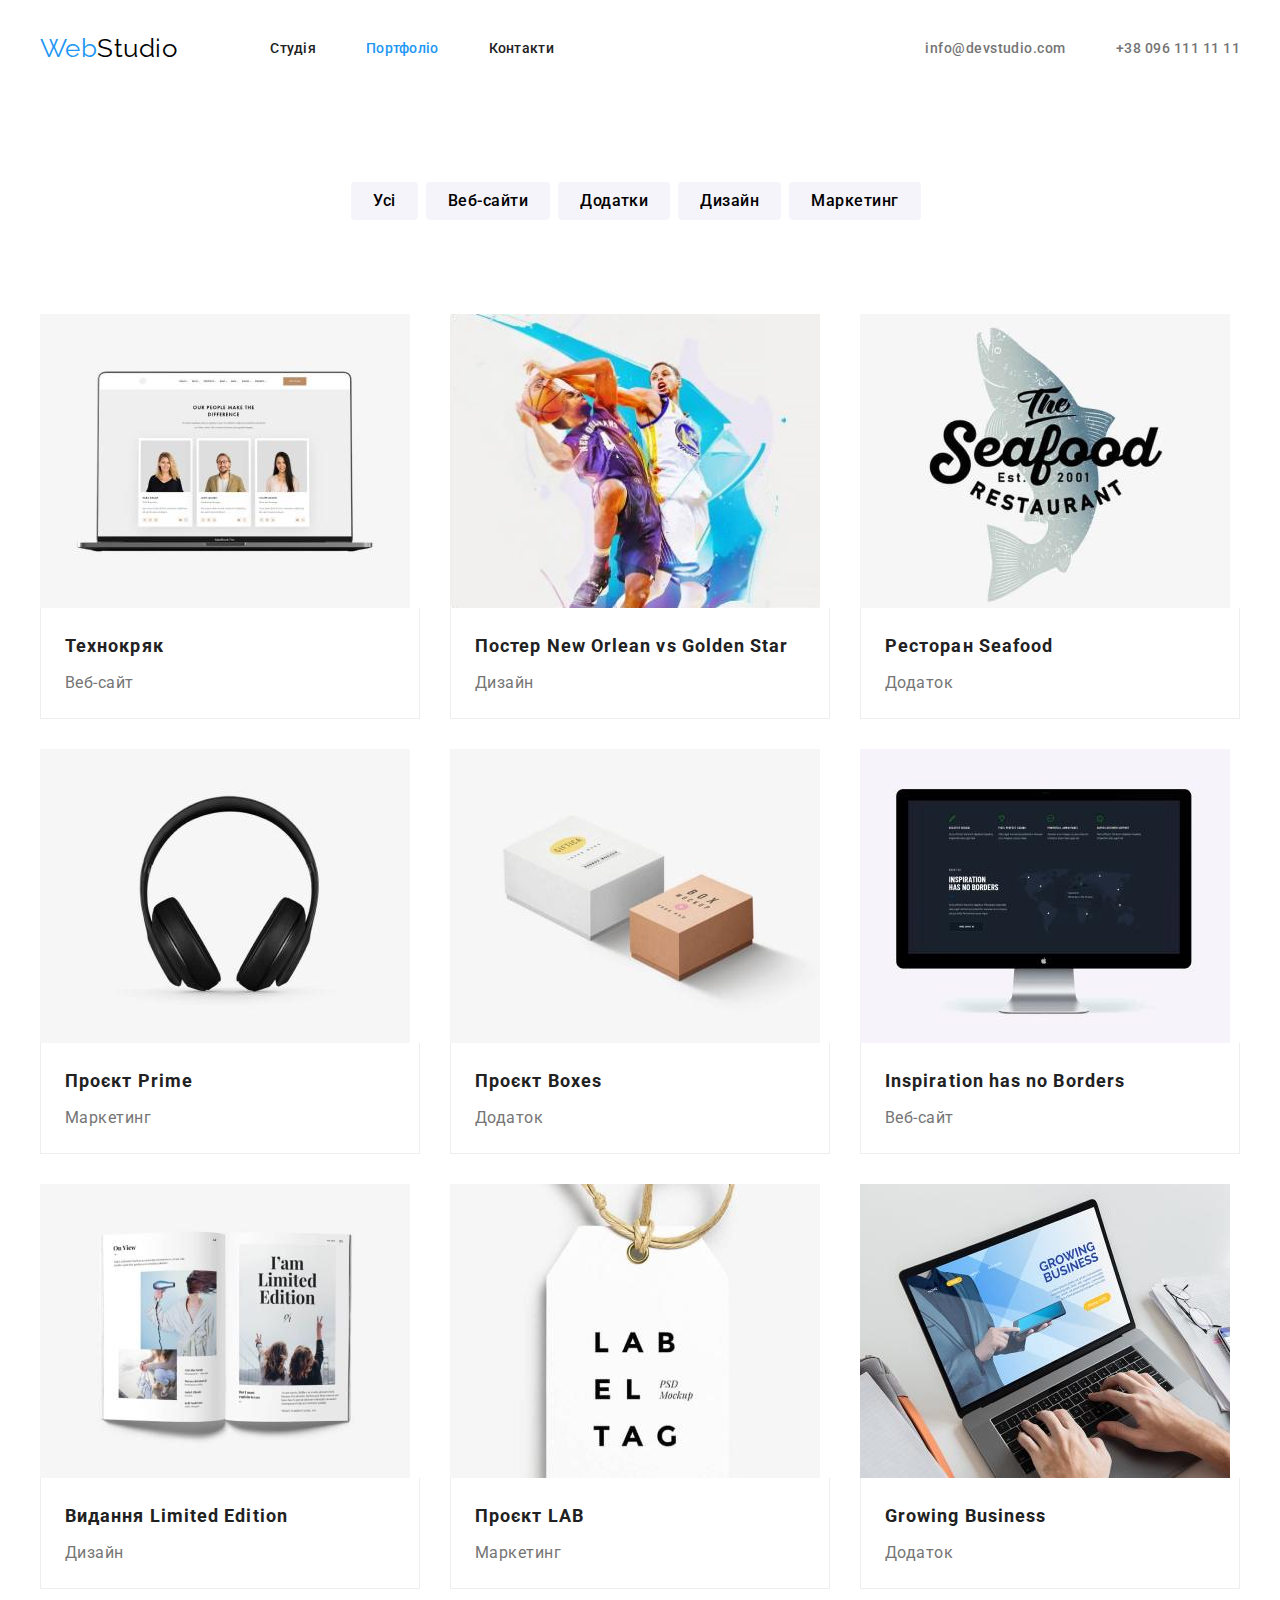
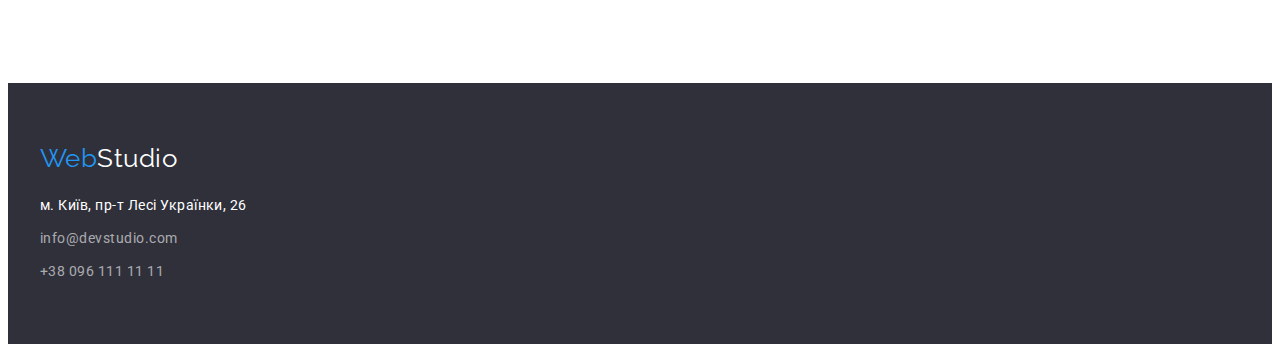
==== commit 3da677c1: "Current page" ====
--- a/portfolio.html
+++ b/portfolio.html
@@ -20,8 +20,8 @@
             <a href="./index.html" class="logo link">Web<span class="logo-top">Studio</span></a>
             <nav>
                 <ul class="list nav-item">
-                    <li class="item"><a href="./index.html" class="nav link current">Студія</a></li>
-                    <li class="item"><a href="./portfolio.html" class="nav link">Портфоліо</a></li>
+                    <li class="item"><a href="./index.html" class="nav link">Студія</a></li>
+                    <li class="item"><a href="./portfolio.html" class="nav link current">Портфоліо</a></li>
                     <li class="item"><a href="#" class="nav link">Контакти</a></li>
                 </ul>
             </nav>
